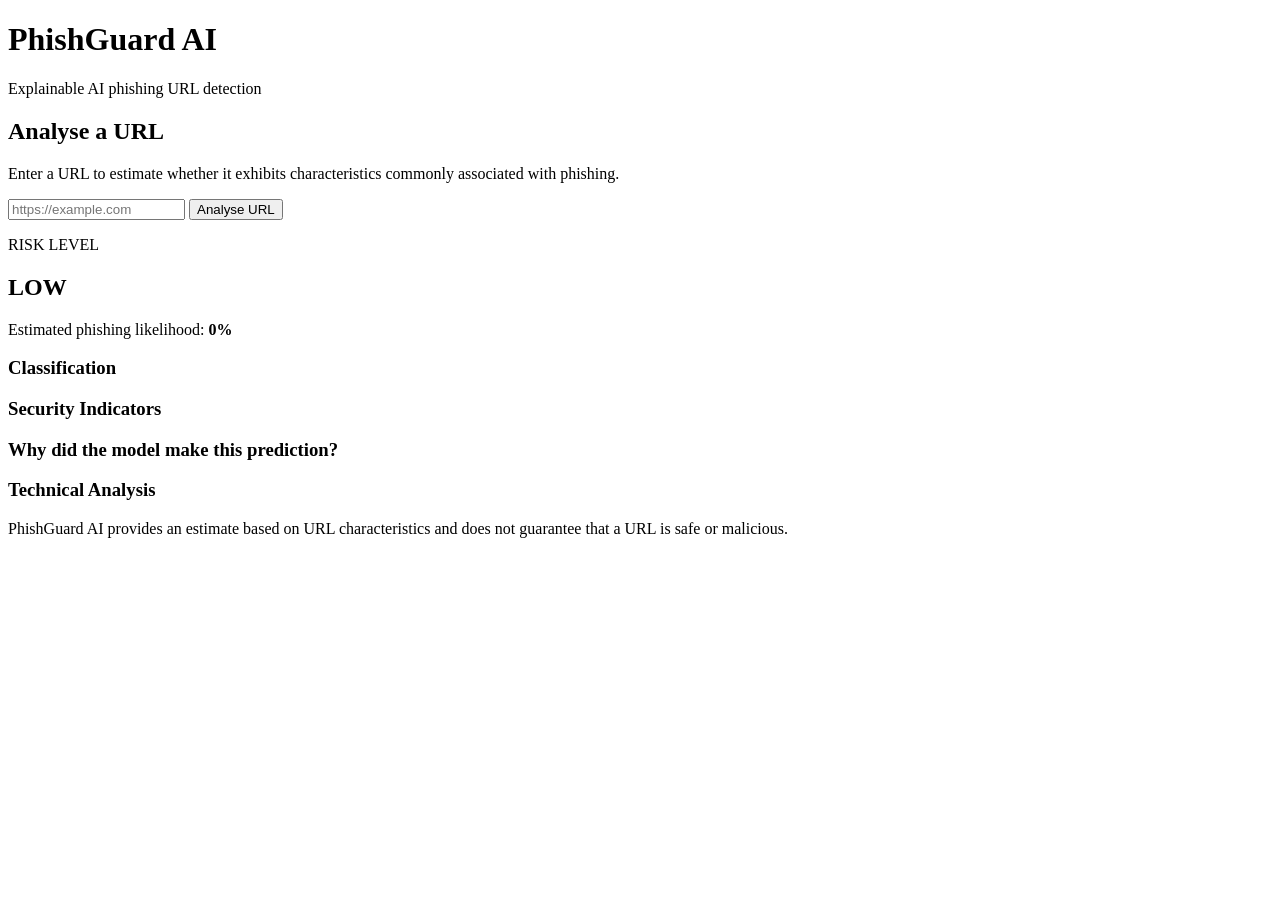
==== app/templates/index.html @ 2f04e462 "Build phishing detection web application" ====
<!DOCTYPE html>
<html lang="en">
<head>
    <meta charset="UTF-8">
    <meta name="viewport" content="width=device-width, initial-scale=1.0">

    <title>PhishGuard AI</title>

    <link rel="stylesheet" href="/static/style.css">
</head>

<body>

    <main class="container">

        <header>
            <h1>PhishGuard AI</h1>

            <p class="subtitle">
                Explainable AI phishing URL detection
            </p>
        </header>


        <section class="scanner">

            <h2>Analyse a URL</h2>

            <p>
                Enter a URL to estimate whether it exhibits
                characteristics commonly associated with phishing.
            </p>

            <div class="input-group">

                <input
                    type="text"
                    id="urlInput"
                    placeholder="https://example.com"
                    autocomplete="off"
                >

                <button id="analyseButton">
                    Analyse URL
                </button>

            </div>

            <p id="errorMessage" class="error"></p>

        </section>


        <section id="results" class="results hidden">

            <div id="riskCard" class="risk-card">

                <p class="risk-label">RISK LEVEL</p>

                <h2 id="riskLevel">LOW</h2>

                <p>
    Estimated phishing likelihood:
    <strong id="probability">0%</strong>
</p>

<div class="risk-bar">
    <div id="riskProgress" class="risk-progress"></div>
</div>

            </div>


            <div class="result-section">

                <h3>Classification</h3>

                <p id="classification"></p>

            </div>


            <div class="result-section">

                <h3>Security Indicators</h3>

                <ul id="indicators"></ul>

            </div>


            <div class="result-section">

    <h3>Why did the model make this prediction?</h3>

    <div id="decisions" class="decisions"></div>

</div>


<div class="result-section">

    <h3>Technical Analysis</h3>

    <div id="features"></div>

</div>

        </section>


        <footer>

            <p>
                PhishGuard AI provides an estimate based on URL
                characteristics and does not guarantee that a URL
                is safe or malicious.
            </p>

        </footer>

    </main>


    <script src="/static/script.js"></script>

</body>
</html>
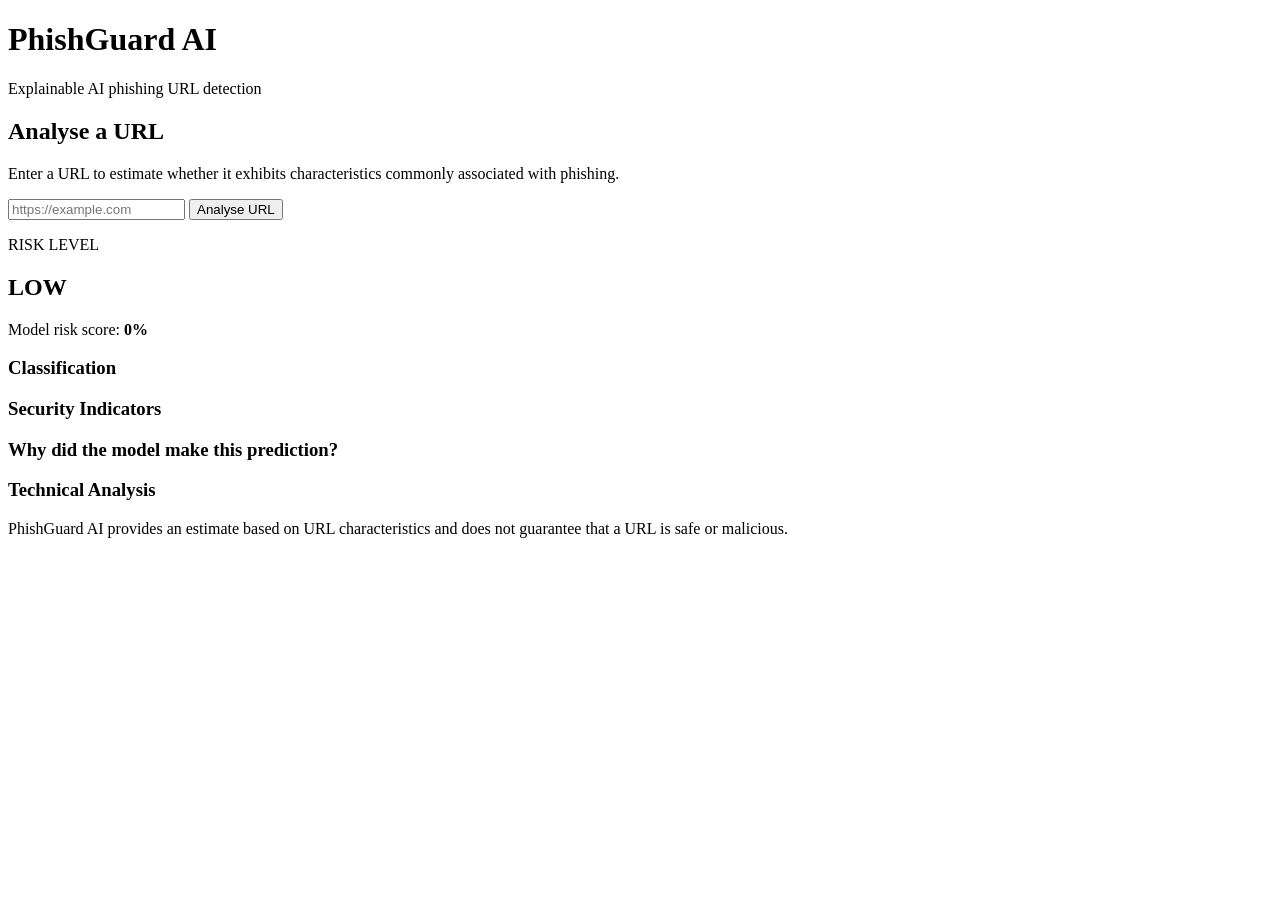
==== commit 353fb7a8: "Add feature importance analysis" ====
--- a/app/templates/index.html
+++ b/app/templates/index.html
@@ -60,7 +60,7 @@
                 <h2 id="riskLevel">LOW</h2>
 
                 <p>
-    Estimated phishing likelihood:
+     Model risk score:
     <strong id="probability">0%</strong>
 </p>
 
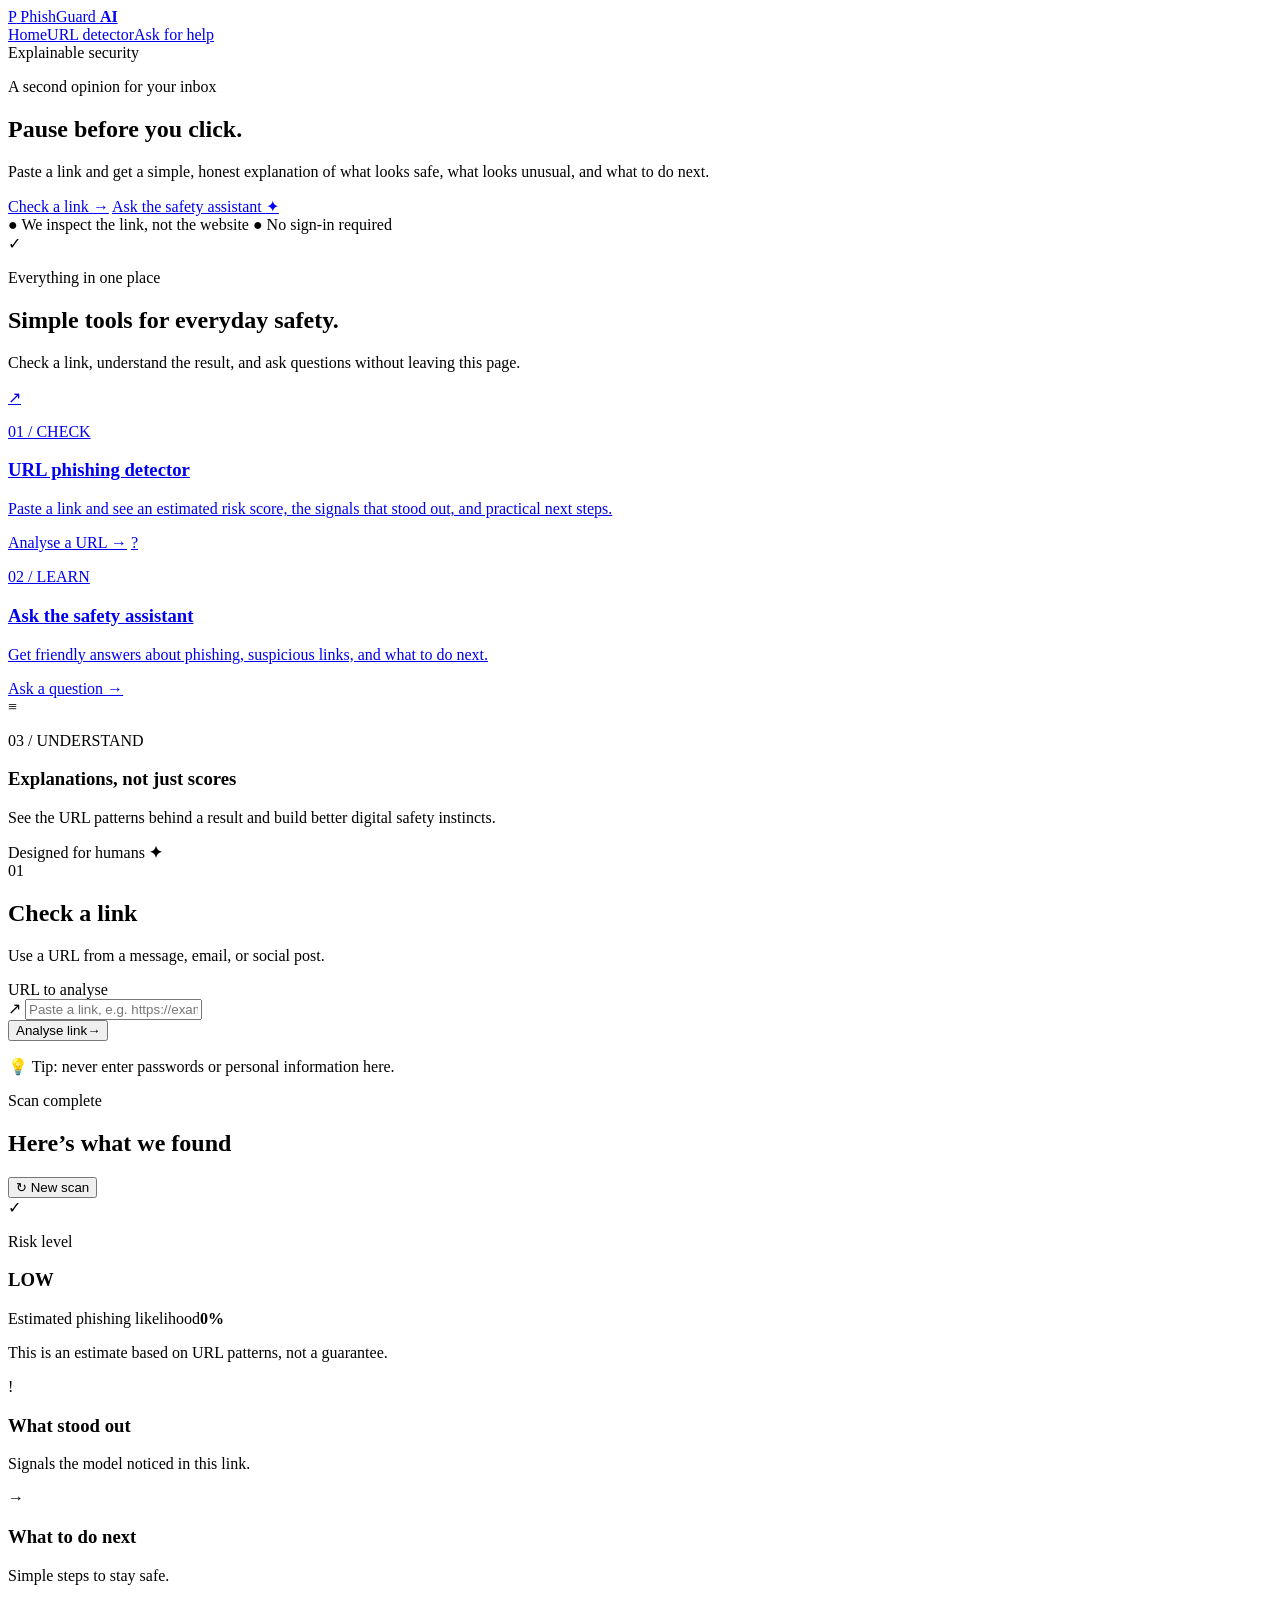
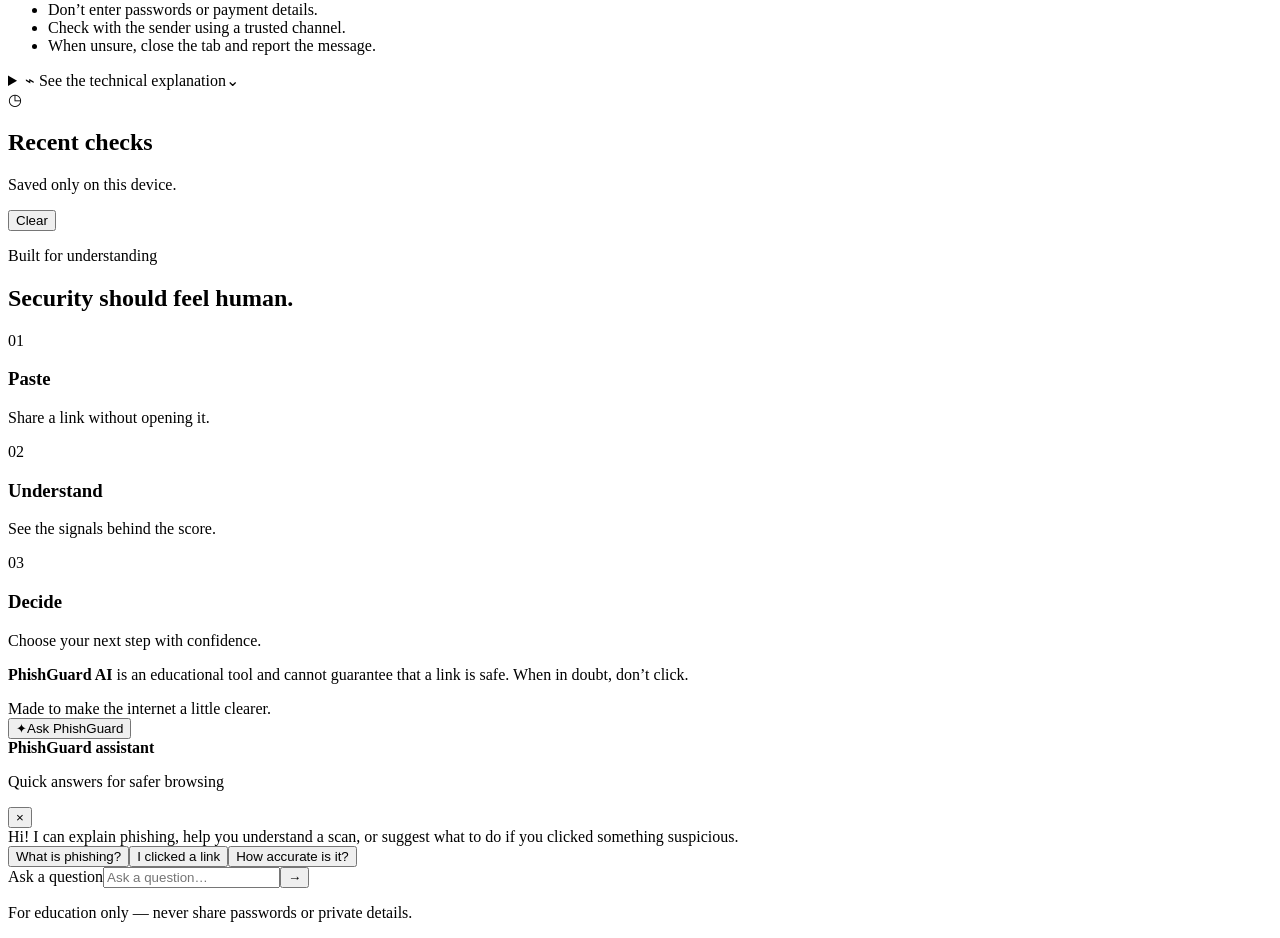
==== commit e93f0984: "Improve web app experience Add a one-page home and detector experience with clearer navigation, resp" ====
--- a/app/templates/index.html
+++ b/app/templates/index.html
@@ -3,126 +3,160 @@
 <head>
     <meta charset="UTF-8">
     <meta name="viewport" content="width=device-width, initial-scale=1.0">
-
-    <title>PhishGuard AI</title>
-
+    <meta name="description" content="A clear, explainable AI check for suspicious links.">
+    <title>PhishGuard AI | Safer links, clearer decisions</title>
+    <link rel="preconnect" href="https://fonts.googleapis.com">
+    <link rel="preconnect" href="https://fonts.gstatic.com" crossorigin>
+    <link href="https://fonts.googleapis.com/css2?family=DM+Sans:wght@400;500;600;700&family=Space+Grotesk:wght@500;600;700&display=swap" rel="stylesheet">
     <link rel="stylesheet" href="/static/style.css">
 </head>
-
 <body>
+    <div class="page-glow page-glow-one" aria-hidden="true"></div>
+    <div class="page-glow page-glow-two" aria-hidden="true"></div>
 
     <main class="container">
+        <nav class="topbar" aria-label="Main navigation">
+            <a class="brand" href="/" aria-label="PhishGuard AI home">
+                <span class="brand-mark" aria-hidden="true">P</span>
+                <span>PhishGuard <b>AI</b></span>
+            </a>
+            <div class="nav-links"><a class="nav-link active" href="#home">Home</a><a class="nav-link" href="#detector">URL detector</a><a class="nav-chat-link" href="#help">Ask for help</a></div>
+            <span class="status-pill"><span class="status-dot"></span> Explainable security</span>
+        </nav>
 
-        <header>
-            <h1>PhishGuard AI</h1>
+        <section id="home" class="hero">
+            <div class="hero-copy">
+                <p class="eyebrow"><span class="eyebrow-line"></span> A second opinion for your inbox</p>
+                <h1>Pause before you <span>click.</span></h1>
+                <p class="hero-text">Paste a link and get a simple, honest explanation of what looks safe, what looks unusual, and what to do next.</p>
+                <div class="home-actions">
+                    <a class="primary-action" href="#detector">Check a link <span>→</span></a>
+                    <a class="secondary-action" href="#help">Ask the safety assistant <span>✦</span></a>
+                </div>
+                <div class="hero-trust">
+                    <span>●</span> We inspect the link, not the website
+                    <span class="trust-divider"></span>
+                    <span>●</span> No sign-in required
+                </div>
+            </div>
+            <div class="hero-orbit" aria-hidden="true">
+                <div class="orbit-ring orbit-ring-outer"></div>
+                <div class="orbit-ring orbit-ring-inner"></div>
+                <div class="shield">✓</div>
+                <span class="orbit-dot dot-one"></span>
+                <span class="orbit-dot dot-two"></span>
+                <span class="orbit-dot dot-three"></span>
+            </div>
+        </section>
 
-            <p class="subtitle">
-                Explainable AI phishing URL detection
-            </p>
-        </header>
+        <section class="home-section one-page-intro" id="what-we-do">
+            <div class="home-section-heading">
+                <p class="eyebrow">Everything in one place</p>
+                <h2>Simple tools for everyday safety.</h2>
+                <p>Check a link, understand the result, and ask questions without leaving this page.</p>
+            </div>
+            <div class="feature-grid">
+                <a class="feature-card feature-card-featured" href="#detector"><span class="feature-icon">↗</span><p class="feature-number">01 / CHECK</p><h3>URL phishing detector</h3><p>Paste a link and see an estimated risk score, the signals that stood out, and practical next steps.</p><span class="feature-link">Analyse a URL <b>→</b></span></a>
+                <a class="feature-card" href="#help"><span class="feature-icon chat-icon">?</span><p class="feature-number">02 / LEARN</p><h3>Ask the safety assistant</h3><p>Get friendly answers about phishing, suspicious links, and what to do next.</p><span class="feature-link">Ask a question <b>→</b></span></a>
+                <div class="feature-card"><span class="feature-icon explain-icon">≡</span><p class="feature-number">03 / UNDERSTAND</p><h3>Explanations, not just scores</h3><p>See the URL patterns behind a result and build better digital safety instincts.</p><span class="feature-link">Designed for humans <b>✦</b></span></div>
+            </div>
+        </section>
 
+        <section id="detector" class="scanner-card" aria-labelledby="scanner-title">
+            <div class="section-heading">
+                <div class="step-number">01</div>
+                <div>
+                    <h2 id="scanner-title">Check a link</h2>
+                    <p>Use a URL from a message, email, or social post.</p>
+                </div>
+            </div>
+            <form id="scanForm" class="input-group">
+                <label class="sr-only" for="urlInput">URL to analyse</label>
+                <div class="input-shell">
+                    <span class="input-icon" aria-hidden="true">↗</span>
+                    <input type="url" id="urlInput" placeholder="Paste a link, e.g. https://example.com" autocomplete="off" spellcheck="false">
+                </div>
+                <button id="analyseButton" type="submit"><span>Analyse link</span><span class="button-arrow" aria-hidden="true">→</span></button>
+            </form>
+            <p id="errorMessage" class="error" role="alert"></p>
+            <div class="scanner-tip"><span aria-hidden="true">💡</span> Tip: never enter passwords or personal information here.</div>
+        </section>
 
-        <section class="scanner">
-
-            <h2>Analyse a URL</h2>
-
-            <p>
-                Enter a URL to estimate whether it exhibits
-                characteristics commonly associated with phishing.
-            </p>
-
-            <div class="input-group">
-
-                <input
-                    type="text"
-                    id="urlInput"
-                    placeholder="https://example.com"
-                    autocomplete="off"
-                >
-
-                <button id="analyseButton">
-                    Analyse URL
-                </button>
-
+        <section id="results" class="results hidden" aria-live="polite">
+            <div class="result-topline">
+                <div>
+                    <p class="eyebrow">Scan complete</p>
+                    <h2>Here’s what we found</h2>
+                </div>
+                <button id="newScanButton" class="text-button" type="button">↻ New scan</button>
             </div>
 
-            <p id="errorMessage" class="error"></p>
+            <div id="riskCard" class="risk-card">
+                <div class="risk-summary">
+                    <div class="risk-icon" aria-hidden="true">✓</div>
+                    <div>
+                        <p class="risk-label">Risk level</p>
+                        <h3 id="riskLevel">LOW</h3>
+                        <p id="classification" class="classification"></p>
+                    </div>
+                </div>
+                <div class="risk-score">
+                    <div class="score-heading"><span>Estimated phishing likelihood</span><strong id="probability">0%</strong></div>
+                    <div class="risk-bar" role="progressbar" aria-label="Estimated phishing likelihood" aria-valuemin="0" aria-valuemax="100" aria-valuenow="0"><div id="riskProgress" class="risk-progress"></div></div>
+                    <p class="score-note">This is an estimate based on URL patterns, not a guarantee.</p>
+                </div>
+            </div>
 
+            <div class="result-grid">
+                <section class="result-section indicators-section">
+                    <div class="section-title"><span class="title-icon warning-icon">!</span><div><h3>What stood out</h3><p>Signals the model noticed in this link.</p></div></div>
+                    <ul id="indicators"></ul>
+                </section>
+                <section class="result-section next-steps">
+                    <div class="section-title"><span class="title-icon action-icon">→</span><div><h3>What to do next</h3><p>Simple steps to stay safe.</p></div></div>
+                    <ul>
+                        <li>Don’t enter passwords or payment details.</li>
+                        <li>Check with the sender using a trusted channel.</li>
+                        <li>When unsure, close the tab and report the message.</li>
+                    </ul>
+                </section>
+            </div>
+
+            <details class="technical-details">
+                <summary><span><span class="title-icon chart-icon">⌁</span> See the technical explanation</span><span class="summary-chevron">⌄</span></summary>
+                <div class="technical-content">
+                    <div class="explanation-block"><h3>Why did the model decide this?</h3><div id="decisions" class="decisions"></div></div>
+                    <div class="explanation-block"><h3>URL features</h3><div id="features" class="features"></div></div>
+                </div>
+            </details>
         </section>
 
-
-        <section id="results" class="results hidden">
-
-            <div id="riskCard" class="risk-card">
-
-                <p class="risk-label">RISK LEVEL</p>
-
-                <h2 id="riskLevel">LOW</h2>
-
-                <p>
-     Model risk score:
-    <strong id="probability">0%</strong>
-</p>
-
-<div class="risk-bar">
-    <div id="riskProgress" class="risk-progress"></div>
-</div>
-
-            </div>
-
-
-            <div class="result-section">
-
-                <h3>Classification</h3>
-
-                <p id="classification"></p>
-
-            </div>
-
-
-            <div class="result-section">
-
-                <h3>Security Indicators</h3>
-
-                <ul id="indicators"></ul>
-
-            </div>
-
-
-            <div class="result-section">
-
-    <h3>Why did the model make this prediction?</h3>
-
-    <div id="decisions" class="decisions"></div>
-
-</div>
-
-
-<div class="result-section">
-
-    <h3>Technical Analysis</h3>
-
-    <div id="features"></div>
-
-</div>
-
+        <section id="historySection" class="history hidden" aria-labelledby="history-title">
+            <div class="section-title"><span class="title-icon history-icon">◷</span><div><h2 id="history-title">Recent checks</h2><p>Saved only on this device.</p></div><button id="clearHistoryButton" class="text-button" type="button">Clear</button></div>
+            <div id="historyList"></div>
         </section>
 
+        <section class="how-it-works">
+            <div><p class="eyebrow">Built for understanding</p><h2>Security should feel human.</h2></div>
+            <div class="how-steps">
+                <div><span>01</span><h3>Paste</h3><p>Share a link without opening it.</p></div>
+                <div><span>02</span><h3>Understand</h3><p>See the signals behind the score.</p></div>
+                <div><span>03</span><h3>Decide</h3><p>Choose your next step with confidence.</p></div>
+            </div>
+        </section>
 
-        <footer>
-
-            <p>
-                PhishGuard AI provides an estimate based on URL
-                characteristics and does not guarantee that a URL
-                is safe or malicious.
-            </p>
-
-        </footer>
-
+        <footer><p><strong>PhishGuard AI</strong> is an educational tool and cannot guarantee that a link is safe. When in doubt, don’t click.</p><span>Made to make the internet a little clearer.</span></footer>
     </main>
-
-
     <script src="/static/script.js"></script>
-
+    <div id="help" class="chat-widget" aria-label="PhishGuard help assistant">
+        <button id="chatToggle" class="chat-toggle" type="button" aria-expanded="false"><span class="chat-toggle-icon">✦</span><span>Ask PhishGuard</span></button>
+        <section id="chatPanel" class="chat-panel hidden" aria-label="Help assistant">
+            <div class="chat-header"><div><strong>PhishGuard assistant</strong><p>Quick answers for safer browsing</p></div><button id="chatClose" type="button" aria-label="Close assistant">×</button></div>
+            <div id="chatMessages" class="chat-messages" aria-live="polite"><div class="chat-message assistant">Hi! I can explain phishing, help you understand a scan, or suggest what to do if you clicked something suspicious.</div><div class="quick-questions"><button type="button" data-question="What is phishing?">What is phishing?</button><button type="button" data-question="What should I do if I clicked a suspicious link?">I clicked a link</button><button type="button" data-question="How accurate is the detector?">How accurate is it?</button></div></div>
+            <form id="chatForm" class="chat-form"><label class="sr-only" for="chatInput">Ask a question</label><input id="chatInput" type="text" placeholder="Ask a question…" autocomplete="off"><button type="submit" aria-label="Send question">→</button></form>
+            <p class="chat-disclaimer">For education only — never share passwords or private details.</p>
+        </section>
+    </div>
+    <script src="/static/chat.js"></script>
 </body>
-</html>+</html>
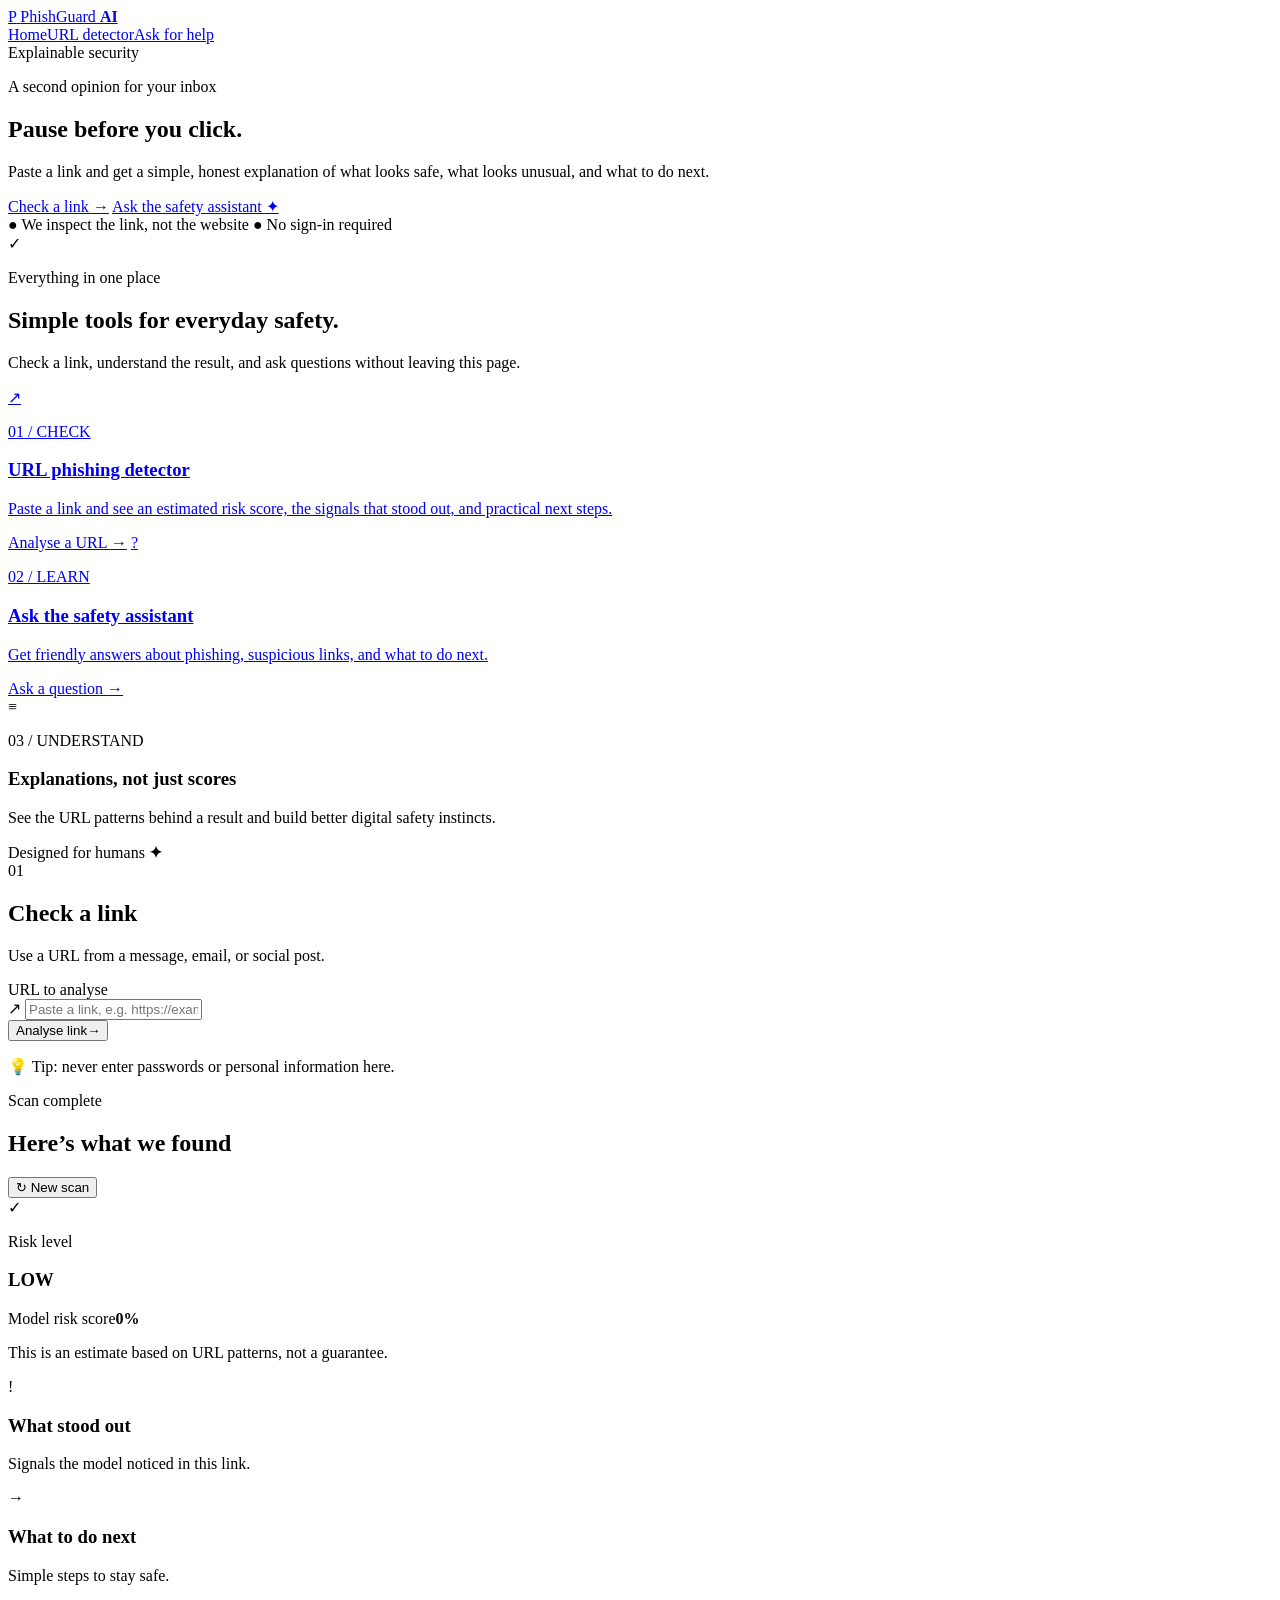
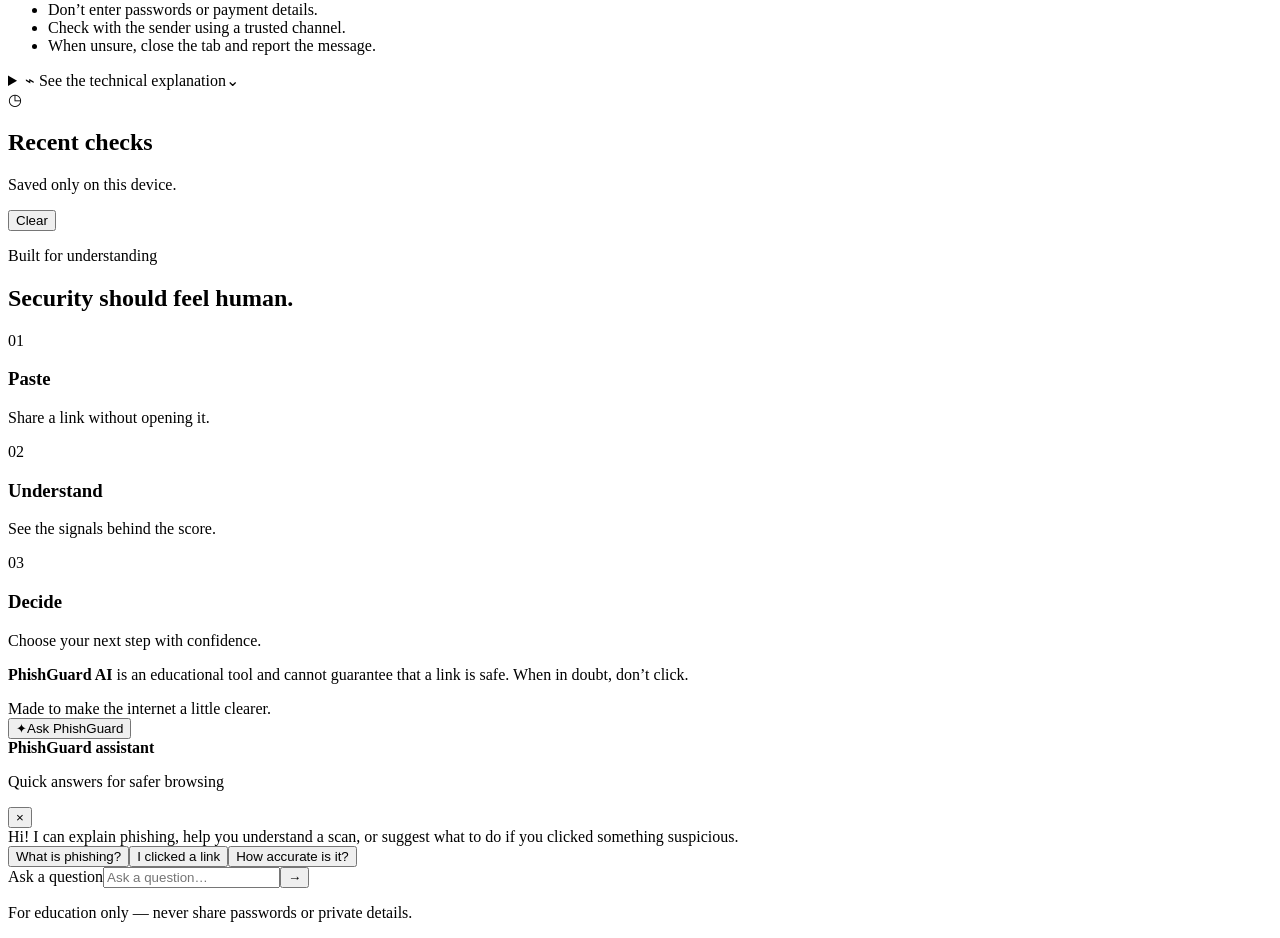
==== commit 687a98fc: "Clarify model risk score wording Align the UI, README, and manual test output with the project's glo" ====
--- a/app/templates/index.html
+++ b/app/templates/index.html
@@ -101,8 +101,8 @@
                     </div>
                 </div>
                 <div class="risk-score">
-                    <div class="score-heading"><span>Estimated phishing likelihood</span><strong id="probability">0%</strong></div>
-                    <div class="risk-bar" role="progressbar" aria-label="Estimated phishing likelihood" aria-valuemin="0" aria-valuemax="100" aria-valuenow="0"><div id="riskProgress" class="risk-progress"></div></div>
+                    <div class="score-heading"><span>Model risk score</span><strong id="probability">0%</strong></div>
+                    <div class="risk-bar" role="progressbar" aria-label="Model risk score" aria-valuemin="0" aria-valuemax="100" aria-valuenow="0"><div id="riskProgress" class="risk-progress"></div></div>
                     <p class="score-note">This is an estimate based on URL patterns, not a guarantee.</p>
                 </div>
             </div>
@@ -125,7 +125,7 @@
             <details class="technical-details">
                 <summary><span><span class="title-icon chart-icon">⌁</span> See the technical explanation</span><span class="summary-chevron">⌄</span></summary>
                 <div class="technical-content">
-                    <div class="explanation-block"><h3>Why did the model decide this?</h3><div id="decisions" class="decisions"></div></div>
+                    <div class="explanation-block"><h3>Which features matter to the model?</h3><div id="decisions" class="decisions"></div></div>
                     <div class="explanation-block"><h3>URL features</h3><div id="features" class="features"></div></div>
                 </div>
             </details>
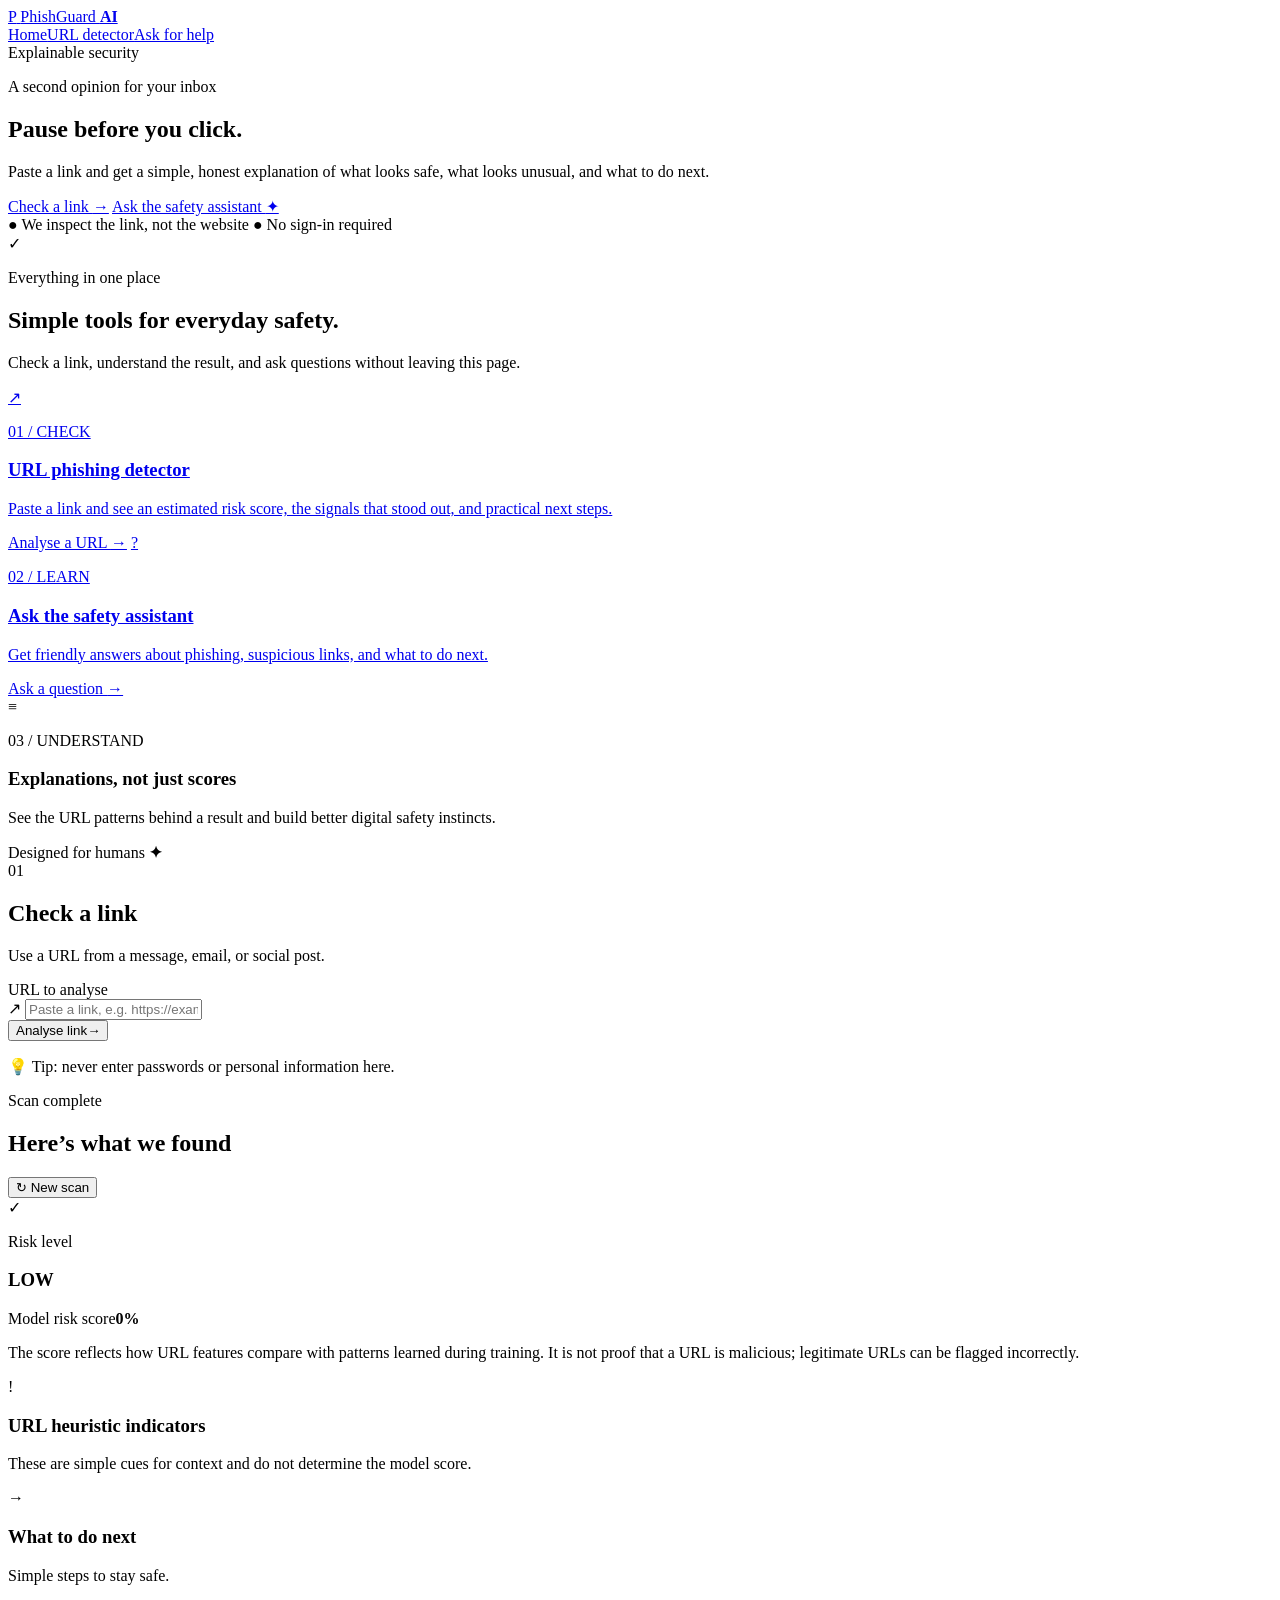
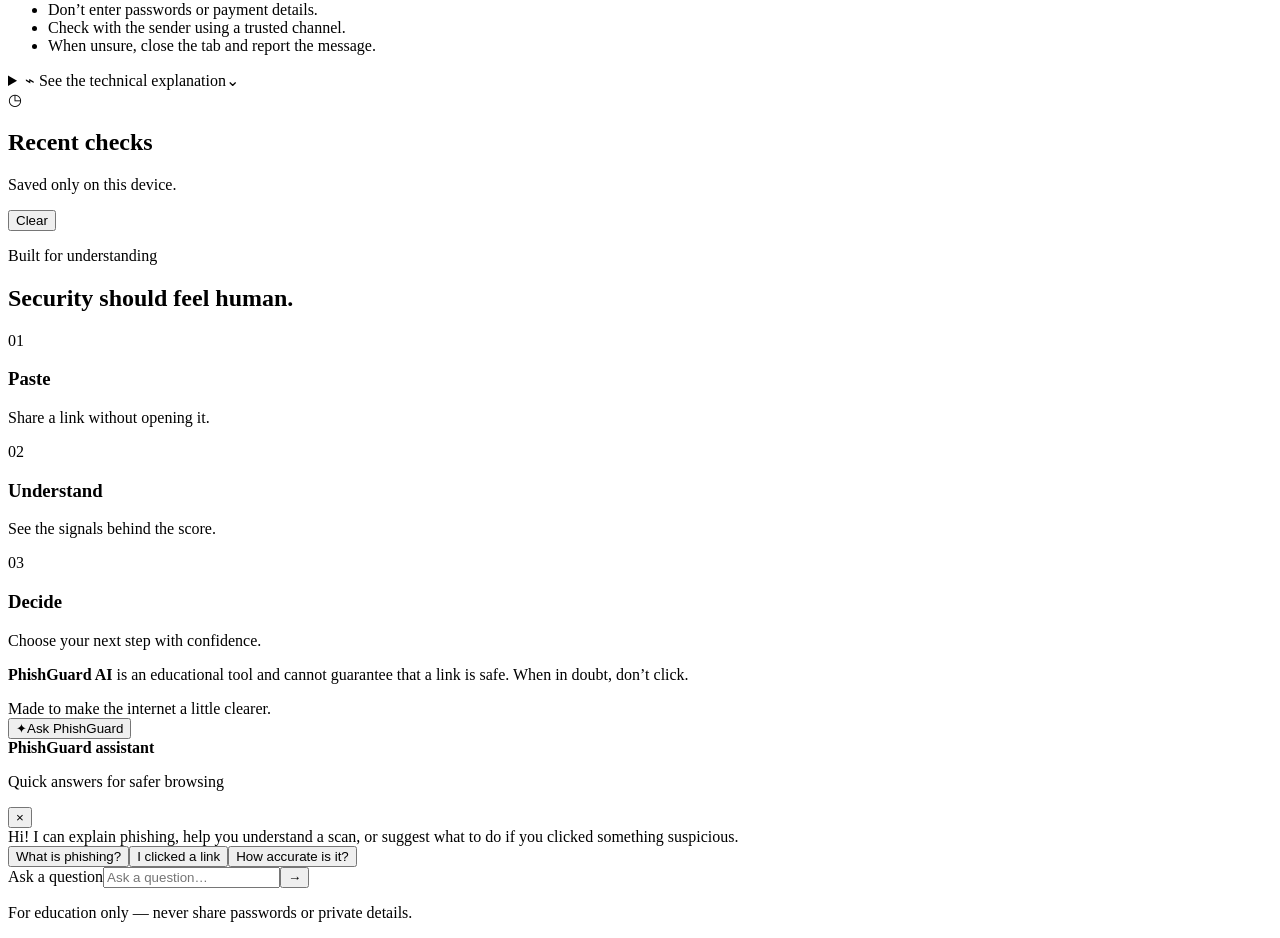
==== commit f65beb44: "Improve false-positive evaluation and model reproducibility Add domain-disjoint splits, hard-negativ" ====
--- a/app/templates/index.html
+++ b/app/templates/index.html
@@ -103,13 +103,13 @@
                 <div class="risk-score">
                     <div class="score-heading"><span>Model risk score</span><strong id="probability">0%</strong></div>
                     <div class="risk-bar" role="progressbar" aria-label="Model risk score" aria-valuemin="0" aria-valuemax="100" aria-valuenow="0"><div id="riskProgress" class="risk-progress"></div></div>
-                    <p class="score-note">This is an estimate based on URL patterns, not a guarantee.</p>
+                    <p class="score-note">The score reflects how URL features compare with patterns learned during training. It is not proof that a URL is malicious; legitimate URLs can be flagged incorrectly.</p>
                 </div>
             </div>
 
             <div class="result-grid">
                 <section class="result-section indicators-section">
-                    <div class="section-title"><span class="title-icon warning-icon">!</span><div><h3>What stood out</h3><p>Signals the model noticed in this link.</p></div></div>
+                    <div class="section-title"><span class="title-icon warning-icon">!</span><div><h3>URL heuristic indicators</h3><p>These are simple cues for context and do not determine the model score.</p></div></div>
                     <ul id="indicators"></ul>
                 </section>
                 <section class="result-section next-steps">
@@ -125,7 +125,7 @@
             <details class="technical-details">
                 <summary><span><span class="title-icon chart-icon">⌁</span> See the technical explanation</span><span class="summary-chevron">⌄</span></summary>
                 <div class="technical-content">
-                    <div class="explanation-block"><h3>Which features matter to the model?</h3><div id="decisions" class="decisions"></div></div>
+                    <div class="explanation-block"><h3>Important features (global model importance)</h3><div id="decisions" class="decisions"></div></div>
                     <div class="explanation-block"><h3>URL features</h3><div id="features" class="features"></div></div>
                 </div>
             </details>
